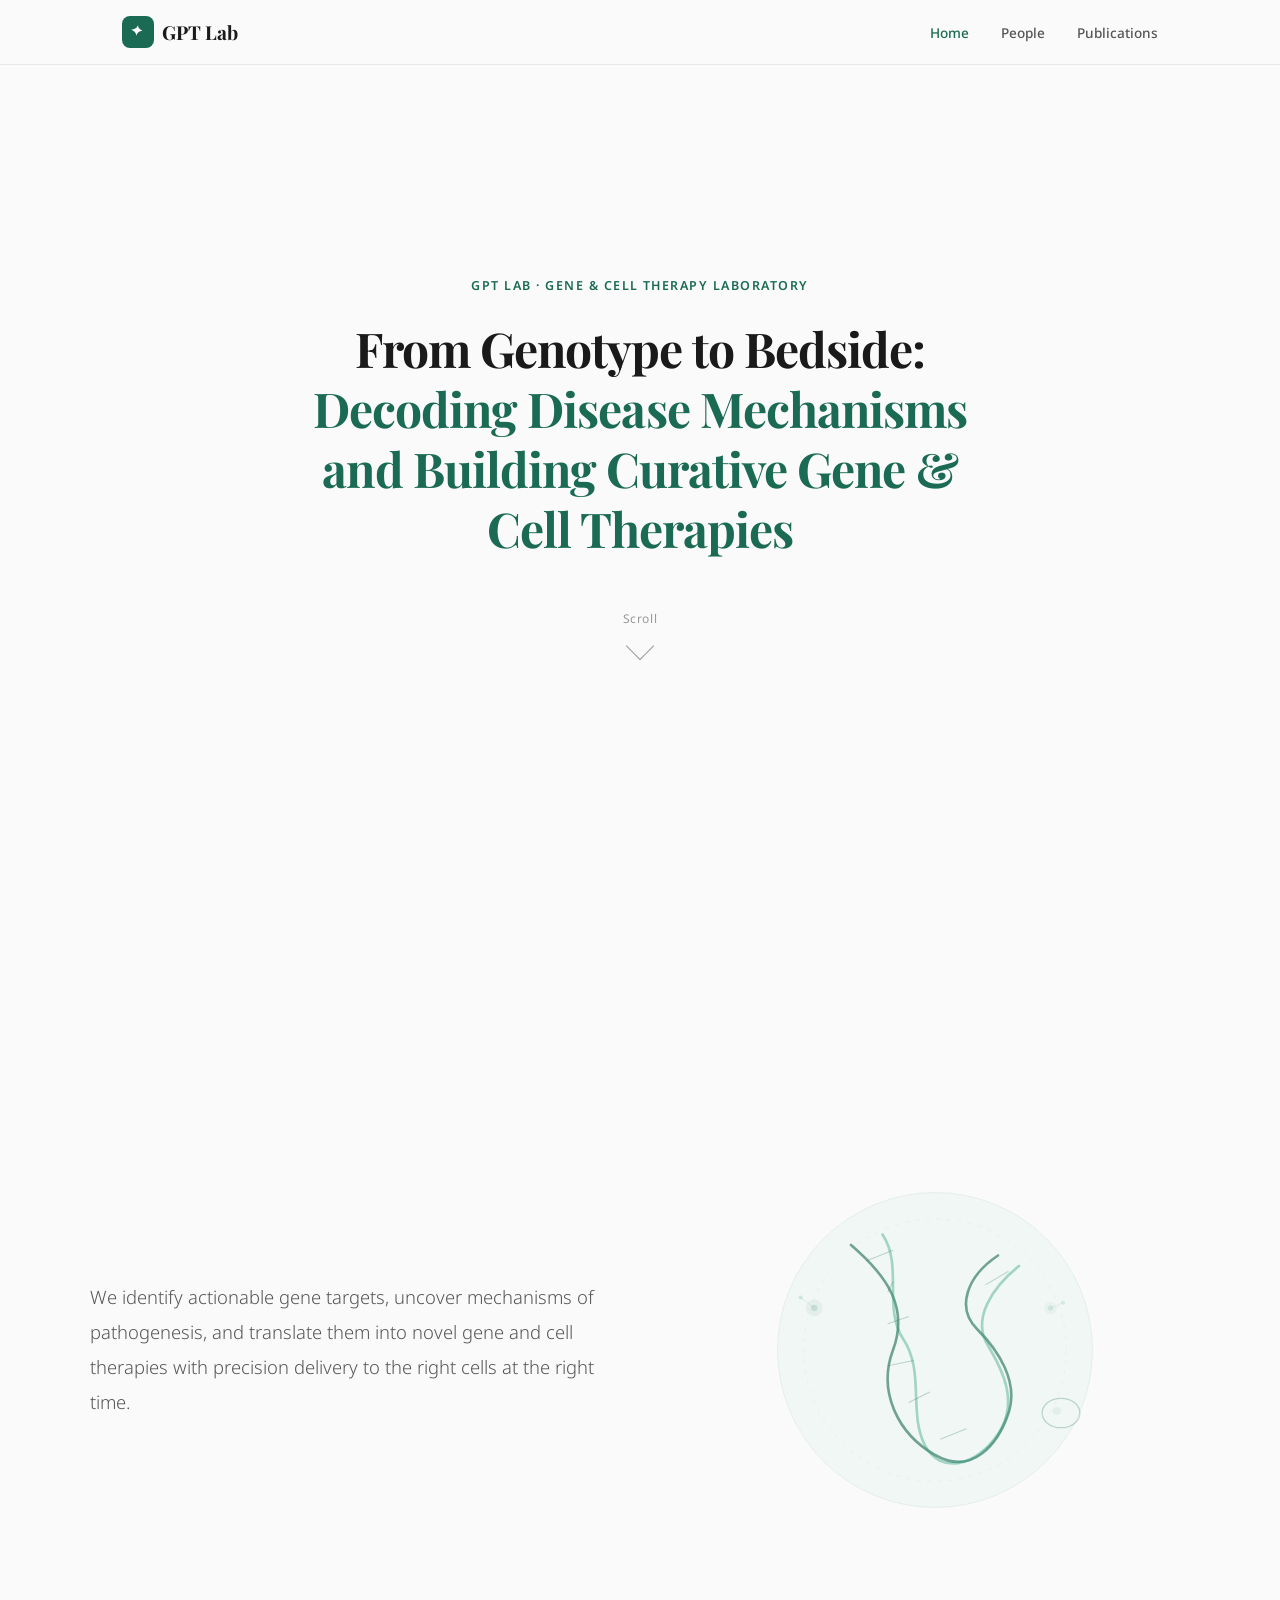
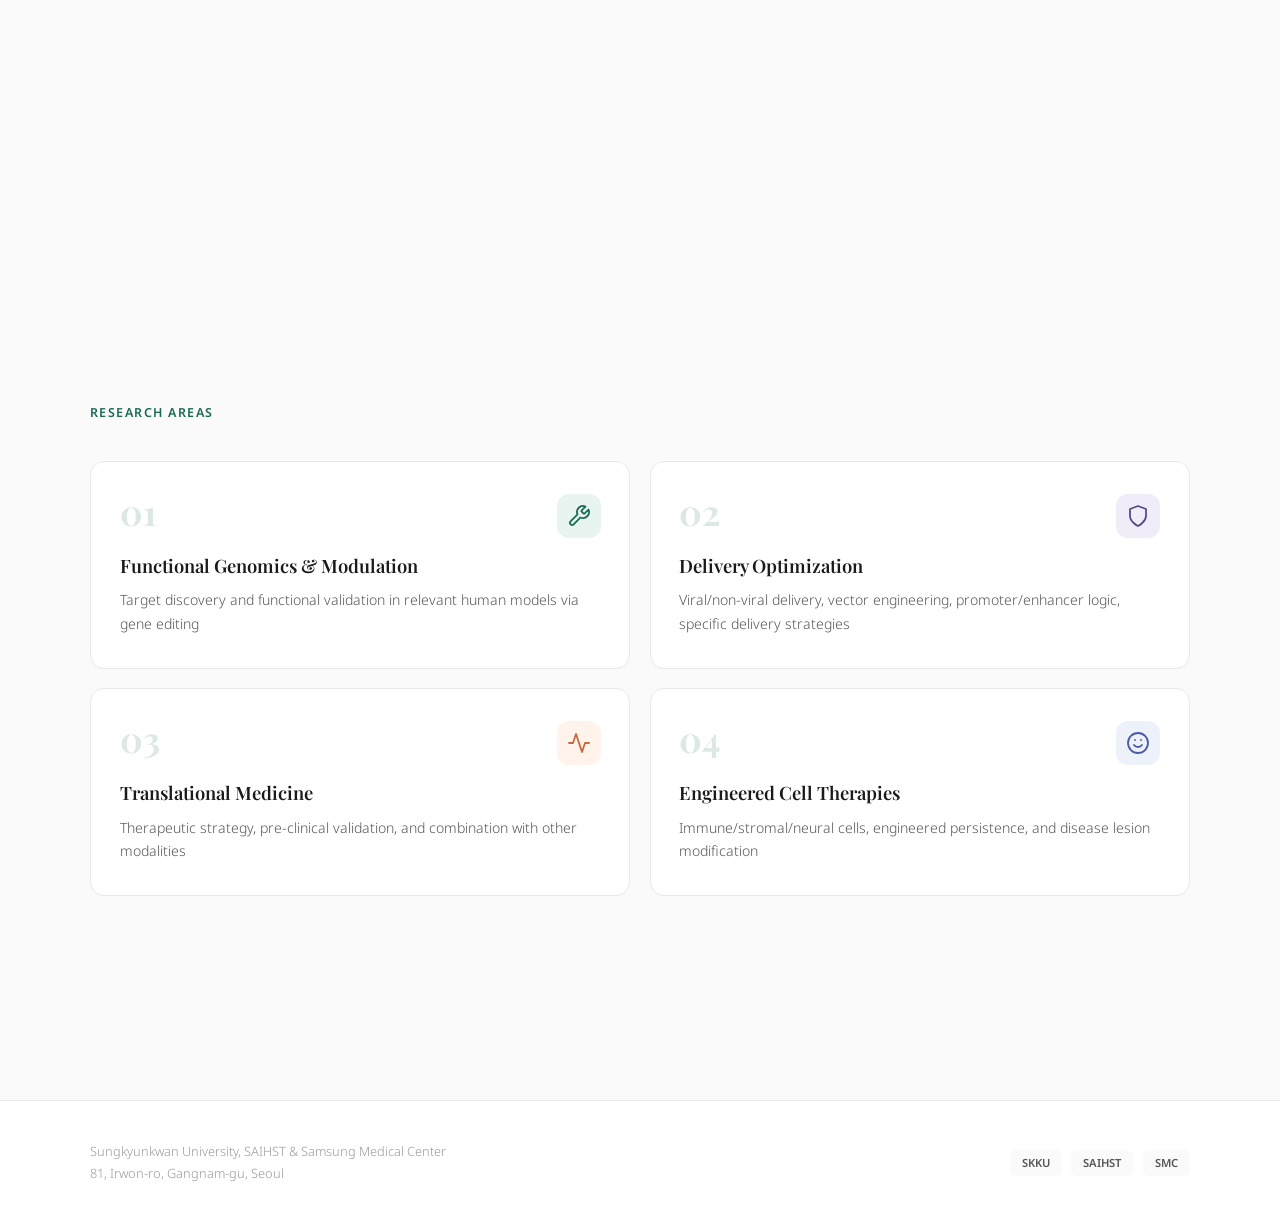
==== index.html @ 7741c90c "Add files via upload" ====
<!DOCTYPE html>
<html lang="en">
<head>
  <meta charset="UTF-8">
  <meta name="viewport" content="width=device-width, initial-scale=1.0">
  <title>GPT Lab</title>
  <link rel="preconnect" href="https://fonts.googleapis.com">
  <link href="https://fonts.googleapis.com/css2?family=Playfair+Display:wght@500;600;700&family=Noto+Sans:wght@300;400;500;600;700&display=swap" rel="stylesheet">
  <style>
    :root {
      --bg: #FAFAFA;
      --white: #FFFFFF;
      --fg: #1A1A1A;
      --fg-sub: #555555;
      --fg-light: #999999;
      --accent: #1B6B54;
      --accent-light: #E8F4EF;
      --accent-dark: #0F4D3A;
      --border: #E8E8E8;
      --serif: 'Playfair Display', Georgia, serif;
      --sans: 'Noto Sans', -apple-system, sans-serif;
    }
    * { margin:0; padding:0; box-sizing:border-box; }
    html { scroll-behavior:smooth; }
    body { font-family:var(--sans); background:var(--bg); color:var(--fg); -webkit-font-smoothing:antialiased; }

    /* ── Nav ── */
    nav { position:fixed; top:0; width:100%; z-index:1000; background:rgba(250,250,250,0.92); backdrop-filter:blur(16px); -webkit-backdrop-filter:blur(16px); border-bottom:1px solid var(--border); }
    .nav-inner { max-width:1100px; margin:0 auto; padding:0 2rem; height:64px; display:flex; align-items:center; justify-content:space-between; }
    .nav-logo { display:flex; align-items:center; gap:0.5rem; text-decoration:none; }
    .nav-logo-mark { width:32px; height:32px; background:var(--accent); border-radius:8px; display:flex; align-items:center; justify-content:center; }
    .nav-logo-mark svg { width:18px; height:18px; }
    .nav-logo-text { font-family:var(--serif); font-size:1.2rem; font-weight:700; color:var(--fg); }
    .nav-links { display:flex; align-items:center; gap:2rem; list-style:none; }
    .nav-links a { font-size:0.85rem; font-weight:500; color:var(--fg-sub); text-decoration:none; transition:color 0.2s; }
    .nav-links a:hover, .nav-links a.active { color:var(--accent); }

    /* ── Hero (viewport) ── */
    .hero { min-height:100vh; display:flex; align-items:center; justify-content:center; text-align:center; padding:6rem 2rem 4rem; }
    .hero-inner { max-width:700px; }
    .hero-label { font-size:0.78rem; font-weight:600; letter-spacing:0.12em; text-transform:uppercase; color:var(--accent); margin-bottom:1.5rem; opacity:0; animation:fadeUp .7s ease .2s forwards; }
    .hero h1 { font-family:var(--serif); font-size:clamp(2rem,4.5vw,3rem); font-weight:700; line-height:1.25; color:var(--fg); letter-spacing:-0.02em; opacity:0; animation:fadeUp .7s ease .4s forwards; }
    .hero h1 em { font-style:normal; color:var(--accent); }
    .hero-scroll { margin-top:3rem; opacity:0; animation:fadeUp .7s ease .8s forwards; }
    .hero-scroll span { font-size:0.75rem; color:var(--fg-light); letter-spacing:0.05em; }
    .hero-scroll .arrow { display:block; margin:0.5rem auto 0; width:20px; height:20px; border-right:1.5px solid var(--fg-light); border-bottom:1.5px solid var(--fg-light); transform:rotate(45deg); animation:bounce 2s infinite; }

    @keyframes bounce { 0%,100%{ transform:translateY(0) rotate(45deg); } 50%{ transform:translateY(6px) rotate(45deg); } }

    /* ── Description section (viewport) ── */
    .desc { min-height:100vh; display:flex; align-items:center; padding:4rem 2rem; }
    .desc-inner { max-width:1100px; margin:0 auto; display:grid; grid-template-columns:1fr 1fr; gap:5rem; align-items:center; }
    .desc-text p { font-size:1.15rem; font-weight:300; color:var(--fg-sub); line-height:1.9; }
    .desc-visual { display:flex; align-items:center; justify-content:center; }
    .desc-visual svg { width:100%; max-width:420px; }

    /* ── Research (viewport) ── */
    .research { min-height:100vh; display:flex; flex-direction:column; justify-content:center; padding:4rem 2rem; }
    .research-inner { max-width:1100px; margin:0 auto; width:100%; }
    .section-label { font-size:0.78rem; font-weight:600; letter-spacing:0.12em; text-transform:uppercase; color:var(--accent); margin-bottom:2.5rem; }
    .research-grid { display:grid; grid-template-columns:repeat(2,1fr); gap:1.2rem; }
    .r-card { background:var(--white); border:1px solid var(--border); border-radius:14px; padding:2rem 1.8rem; transition:transform .25s, box-shadow .25s; position:relative; overflow:hidden; }
    .r-card:hover { transform:translateY(-4px); box-shadow:0 12px 36px rgba(0,0,0,0.06); }
    .r-card-top { display:flex; align-items:flex-start; justify-content:space-between; margin-bottom:1rem; }
    .r-card-num { font-family:var(--serif); font-size:2.2rem; font-weight:700; color:var(--accent); opacity:0.15; line-height:1; }
    .r-card-icon { width:44px; height:44px; border-radius:12px; display:flex; align-items:center; justify-content:center; }
    .r-card-icon svg { width:24px; height:24px; }
    .r-card h3 { font-family:var(--serif); font-size:1.15rem; font-weight:600; color:var(--fg); margin-bottom:0.6rem; line-height:1.35; }
    .r-card p { font-size:0.88rem; font-weight:300; color:var(--fg-sub); line-height:1.7; }
    .icon-green { background:var(--accent-light); }
    .icon-purple { background:#F0ECF8; }
    .icon-orange { background:#FFF3EC; }
    .icon-blue { background:#ECF1FA; }

    /* ── Footer ── */
    footer { border-top:1px solid var(--border); background:var(--white); padding:2.5rem 2rem; }
    .footer-inner { max-width:1100px; margin:0 auto; display:flex; justify-content:space-between; align-items:center; }
    .footer-info p { font-size:0.8rem; color:var(--fg-light); font-weight:300; line-height:1.7; }
    .footer-info a { color:var(--accent); text-decoration:none; }
    .footer-logos { display:flex; gap:0.6rem; }
    .footer-badge { font-size:0.7rem; font-weight:600; color:var(--fg-sub); background:var(--bg); padding:0.35rem 0.75rem; border-radius:6px; }

    /* ── Animations ── */
    @keyframes fadeUp { from{opacity:0;transform:translateY(24px)} to{opacity:1;transform:translateY(0)} }
    .reveal { opacity:0; transform:translateY(28px); transition:opacity .7s ease, transform .7s ease; }
    .reveal.visible { opacity:1; transform:translateY(0); }

    /* float for SVG */
    @keyframes float { 0%,100%{transform:translateY(0)} 50%{transform:translateY(-6px)} }
    .fl { animation:float 5s ease-in-out infinite; }
    .fl-d1 { animation:float 5s ease-in-out .8s infinite; }
    .fl-d2 { animation:float 5s ease-in-out 1.6s infinite; }

    /* ── Responsive ── */
    @media(max-width:800px){
      .desc-inner { grid-template-columns:1fr; gap:3rem; text-align:center; }
      .desc-visual { order:-1; }
      .desc-visual svg { max-width:280px; }
      .research-grid { grid-template-columns:1fr; }
      .hero h1 { font-size:1.8rem; }
      .footer-inner { flex-direction:column; gap:1rem; text-align:center; }
    }
    @media(max-width:600px){
      .nav-links { gap:1.2rem; }
      .nav-links a { font-size:0.78rem; }
    }
  </style>
</head>
<body>

  <nav>
    <div class="nav-inner">
      <a href="index.html" class="nav-logo">
        <div class="nav-logo-mark"><svg viewBox="0 0 24 24" fill="none"><path d="M12 3C10.5 7 7 8.5 3 9c4 1.5 6.5 4 7 8 .5-4 3.5-6 8-7-4.5-1.5-6-4.5-6-7z" fill="white"/></svg></div>
        <span class="nav-logo-text">GPT Lab</span>
      </a>
      <ul class="nav-links">
        <li><a href="index.html" class="active">Home</a></li>
        <li><a href="people.html">People</a></li>
        <li><a href="publications.html">Publications</a></li>
      </ul>
    </div>
  </nav>

  <!-- ━━ HERO ━━ -->
  <section class="hero">
    <div class="hero-inner">
      <div class="hero-label">GPT Lab · Gene &amp; Cell Therapy Laboratory</div>
      <h1>From Genotype to Bedside:<br><em>Decoding Disease Mechanisms and Building Curative Gene &amp; Cell Therapies</em></h1>
      <div class="hero-scroll">
        <span>Scroll</span>
        <div class="arrow"></div>
      </div>
    </div>
  </section>

  <!-- ━━ DESCRIPTION ━━ -->
  <section class="desc reveal">
    <div class="desc-inner">
      <div class="desc-text">
        <p>We identify actionable gene targets, uncover mechanisms of pathogenesis, and translate them into novel gene and cell therapies with precision delivery to the right cells at the right time.</p>
      </div>
      <div class="desc-visual">
        <svg viewBox="0 0 400 360" fill="none" xmlns="http://www.w3.org/2000/svg">
          <circle cx="200" cy="180" r="150" fill="#F0F7F4"/>
          <circle cx="200" cy="180" r="150" stroke="#1B6B54" stroke-width="0.5" opacity="0.15"/>
          <circle cx="200" cy="180" r="125" stroke="#1B6B54" stroke-width="0.3" stroke-dasharray="4 6" opacity="0.15"/>
          <g class="fl">
            <path d="M120,80 C155,110 175,140 160,180 C145,220 165,260 200,280 C235,300 260,270 270,240 C280,210 260,180 240,160 C220,140 230,110 260,90" stroke="#1B6B54" stroke-width="2.5" fill="none" stroke-linecap="round" opacity="0.6"/>
            <path d="M150,70 C170,100 150,140 170,170 C190,200 175,240 190,270 C205,300 240,290 260,260 C280,230 265,200 250,175 C235,150 255,120 280,100" stroke="#2E9E7E" stroke-width="2.5" fill="none" stroke-linecap="round" opacity="0.4"/>
            <line x1="135" y1="95" x2="160" y2="85" stroke="#1B6B54" stroke-width="1" opacity="0.25"/>
            <line x1="155" y1="125" x2="160" y2="115" stroke="#1B6B54" stroke-width="1" opacity="0.25"/>
            <line x1="155" y1="155" x2="175" y2="148" stroke="#1B6B54" stroke-width="1" opacity="0.25"/>
            <line x1="155" y1="195" x2="180" y2="190" stroke="#1B6B54" stroke-width="1" opacity="0.25"/>
            <line x1="175" y1="230" x2="195" y2="220" stroke="#1B6B54" stroke-width="1" opacity="0.25"/>
            <line x1="205" y1="265" x2="230" y2="255" stroke="#1B6B54" stroke-width="1" opacity="0.25"/>
            <line x1="248" y1="118" x2="270" y2="105" stroke="#1B6B54" stroke-width="1" opacity="0.25"/>
          </g>
          <g class="fl-d1" opacity="0.45">
            <circle cx="85" cy="140" r="8" fill="#1B6B54" opacity="0.12"/>
            <circle cx="85" cy="140" r="3" fill="#1B6B54" opacity="0.35"/>
            <circle cx="72" cy="130" r="2" fill="#2E9E7E" opacity="0.4"/>
            <line x1="85" y1="140" x2="72" y2="130" stroke="#1B6B54" stroke-width="0.8" opacity="0.25"/>
          </g>
          <g class="fl-d2" opacity="0.4">
            <circle cx="310" cy="140" r="6" fill="#1B6B54" opacity="0.1"/>
            <circle cx="310" cy="140" r="2.5" fill="#1B6B54" opacity="0.3"/>
            <circle cx="322" cy="135" r="2" fill="#2E9E7E" opacity="0.35"/>
            <line x1="310" y1="140" x2="322" y2="135" stroke="#1B6B54" stroke-width="0.8" opacity="0.2"/>
          </g>
          <g class="fl" opacity="0.25">
            <ellipse cx="320" cy="240" rx="18" ry="14" fill="none" stroke="#1B6B54" stroke-width="1.2"/>
            <circle cx="316" cy="238" r="4" fill="#1B6B54" opacity="0.25"/>
          </g>
        </svg>
      </div>
    </div>
  </section>

  <!-- ━━ RESEARCH AREAS ━━ -->
  <section class="research reveal">
    <div class="research-inner">
      <div class="section-label">Research Areas</div>
      <div class="research-grid">

        <div class="r-card">
          <div class="r-card-top">
            <span class="r-card-num">01</span>
            <div class="r-card-icon icon-green">
              <svg viewBox="0 0 24 24" fill="none" stroke="#1B6B54" stroke-width="1.8" stroke-linecap="round" stroke-linejoin="round"><path d="M14.7 6.3a1 1 0 000 1.4l1.6 1.6a1 1 0 001.4 0l3.77-3.77a6 6 0 01-7.94 7.94l-6.91 6.91a2.12 2.12 0 01-3-3l6.91-6.91a6 6 0 017.94-7.94l-3.76 3.76z"/></svg>
            </div>
          </div>
          <h3>Functional Genomics &amp; Modulation</h3>
          <p>Target discovery and functional validation in relevant human models via gene editing</p>
        </div>

        <div class="r-card">
          <div class="r-card-top">
            <span class="r-card-num">02</span>
            <div class="r-card-icon icon-purple">
              <svg viewBox="0 0 24 24" fill="none" stroke="#5B4A8A" stroke-width="1.8" stroke-linecap="round" stroke-linejoin="round"><path d="M12 22s8-4 8-10V5l-8-3-8 3v7c0 6 8 10 8 10z"/></svg>
            </div>
          </div>
          <h3>Delivery Optimization</h3>
          <p>Viral/non-viral delivery, vector engineering, promoter/enhancer logic, specific delivery strategies</p>
        </div>

        <div class="r-card">
          <div class="r-card-top">
            <span class="r-card-num">03</span>
            <div class="r-card-icon icon-orange">
              <svg viewBox="0 0 24 24" fill="none" stroke="#C7693D" stroke-width="1.8" stroke-linecap="round" stroke-linejoin="round"><path d="M22 12h-4l-3 9L9 3l-3 9H2"/></svg>
            </div>
          </div>
          <h3>Translational Medicine</h3>
          <p>Therapeutic strategy, pre-clinical validation, and combination with other modalities</p>
        </div>

        <div class="r-card">
          <div class="r-card-top">
            <span class="r-card-num">04</span>
            <div class="r-card-icon icon-blue">
              <svg viewBox="0 0 24 24" fill="none" stroke="#4A5BA8" stroke-width="1.8" stroke-linecap="round" stroke-linejoin="round"><circle cx="12" cy="12" r="10"/><path d="M8 14s1.5 2 4 2 4-2 4-2"/><line x1="9" y1="9" x2="9.01" y2="9"/><line x1="15" y1="9" x2="15.01" y2="9"/></svg>
            </div>
          </div>
          <h3>Engineered Cell Therapies</h3>
          <p>Immune/stromal/neural cells, engineered persistence, and disease lesion modification</p>
        </div>

      </div>
    </div>
  </section>

  <footer>
    <div class="footer-inner">
      <div class="footer-info">
        <p>Sungkyunkwan University, SAIHST &amp; Samsung Medical Center<br>81, Irwon-ro, Gangnam-gu, Seoul</p>
      </div>
      <div class="footer-logos">
        <span class="footer-badge">SKKU</span>
        <span class="footer-badge">SAIHST</span>
        <span class="footer-badge">SMC</span>
      </div>
    </div>
  </footer>

  <script>
    const obs = new IntersectionObserver(es => es.forEach(e => { if(e.isIntersecting) e.target.classList.add('visible'); }), {threshold:0.12});
    document.querySelectorAll('.reveal').forEach(el => obs.observe(el));
  </script>
</body>
</html>
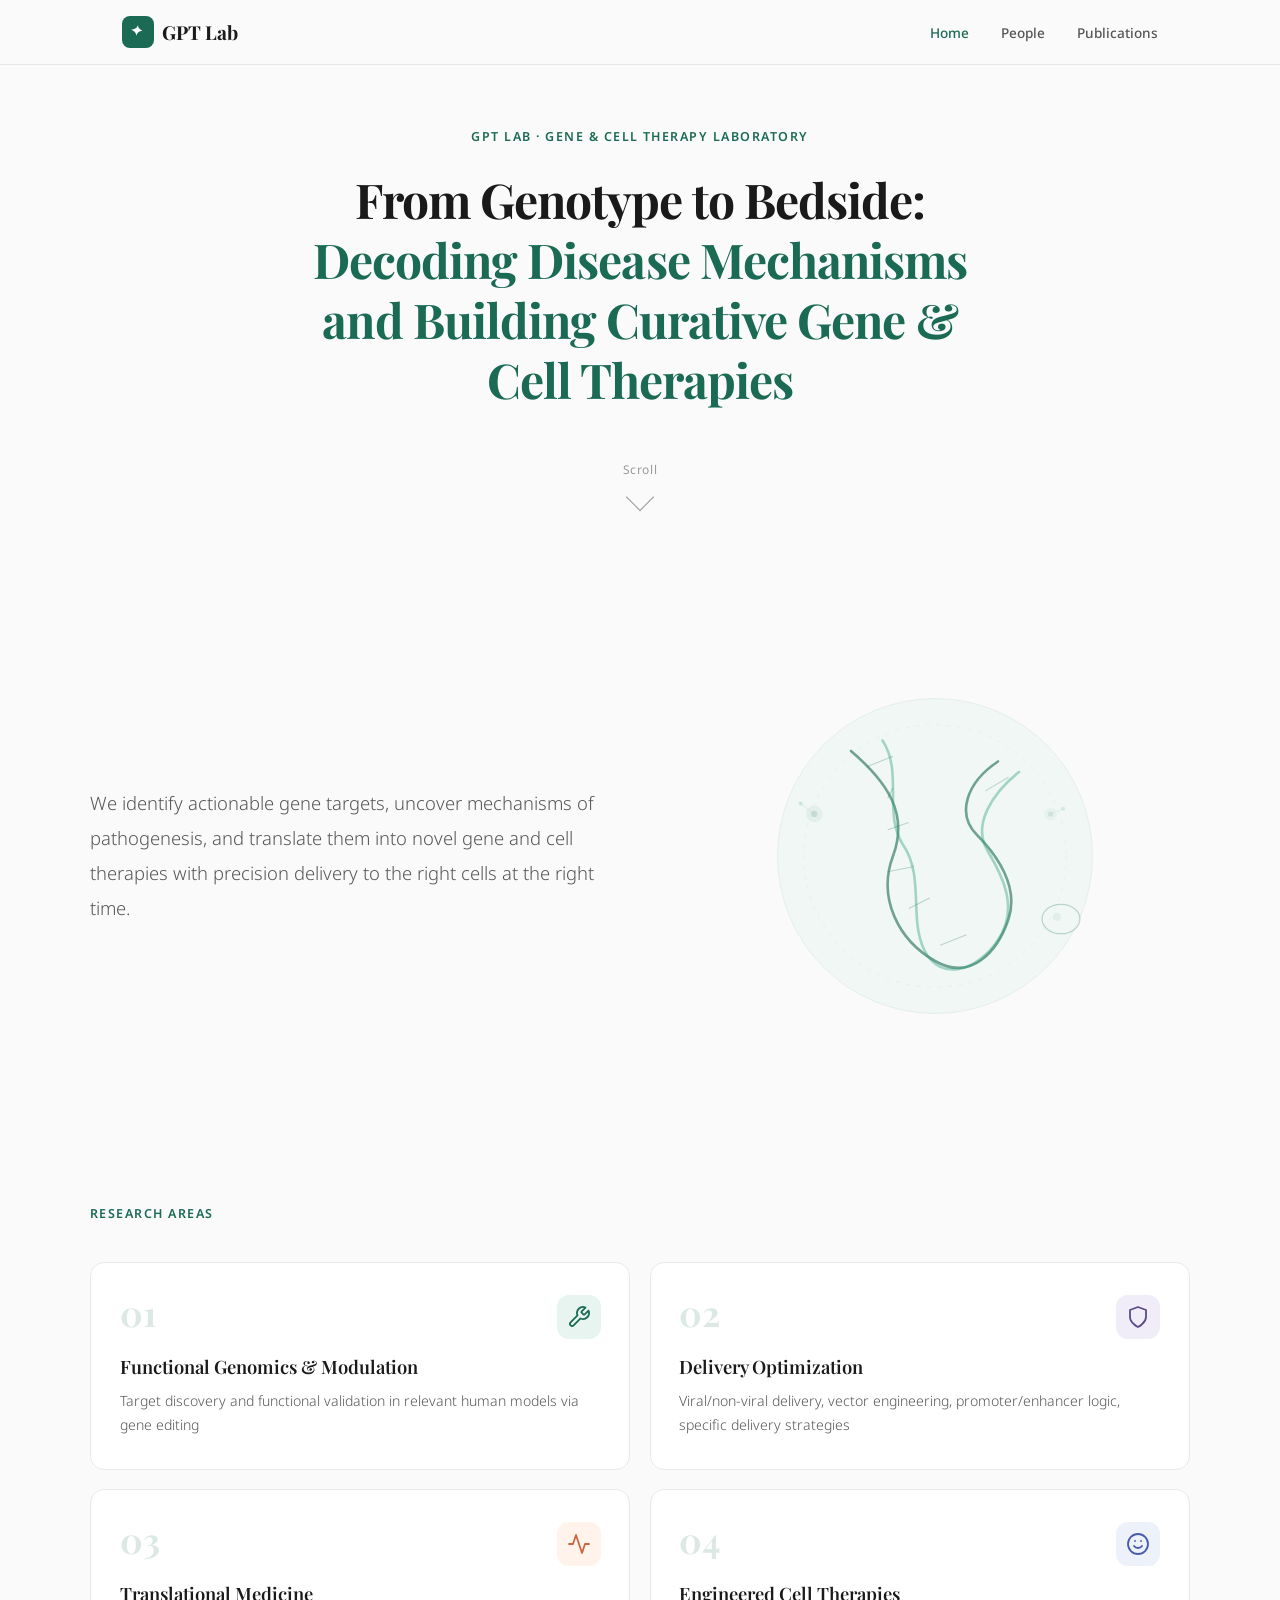
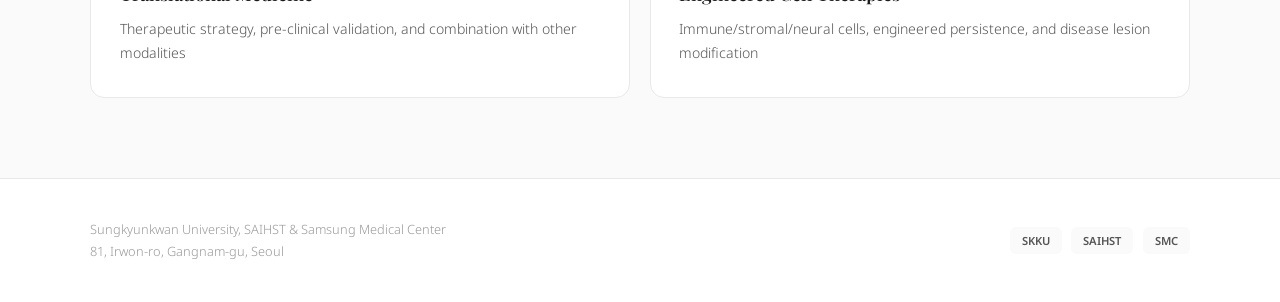
==== commit f5793bdb: "Remove min-height from sections for compact layout Co-Authored-By: Claude Opus 4.5 <noreply@anthropi" ====
--- a/index.html
+++ b/index.html
@@ -35,8 +35,8 @@
     .nav-links a { font-size:0.85rem; font-weight:500; color:var(--fg-sub); text-decoration:none; transition:color 0.2s; }
     .nav-links a:hover, .nav-links a.active { color:var(--accent); }
 
-    /* ── Hero (viewport) ── */
-    .hero { min-height:100vh; display:flex; align-items:center; justify-content:center; text-align:center; padding:6rem 2rem 4rem; }
+    /* ── Hero ── */
+    .hero { display:flex; align-items:center; justify-content:center; text-align:center; padding:8rem 2rem 5rem; }
     .hero-inner { max-width:700px; }
     .hero-label { font-size:0.78rem; font-weight:600; letter-spacing:0.12em; text-transform:uppercase; color:var(--accent); margin-bottom:1.5rem; opacity:0; animation:fadeUp .7s ease .2s forwards; }
     .hero h1 { font-family:var(--serif); font-size:clamp(2rem,4.5vw,3rem); font-weight:700; line-height:1.25; color:var(--fg); letter-spacing:-0.02em; opacity:0; animation:fadeUp .7s ease .4s forwards; }
@@ -47,15 +47,15 @@
 
     @keyframes bounce { 0%,100%{ transform:translateY(0) rotate(45deg); } 50%{ transform:translateY(6px) rotate(45deg); } }
 
-    /* ── Description section (viewport) ── */
-    .desc { min-height:100vh; display:flex; align-items:center; padding:4rem 2rem; }
+    /* ── Description section ── */
+    .desc { display:flex; align-items:center; padding:5rem 2rem; }
     .desc-inner { max-width:1100px; margin:0 auto; display:grid; grid-template-columns:1fr 1fr; gap:5rem; align-items:center; }
     .desc-text p { font-size:1.15rem; font-weight:300; color:var(--fg-sub); line-height:1.9; }
     .desc-visual { display:flex; align-items:center; justify-content:center; }
     .desc-visual svg { width:100%; max-width:420px; }
 
-    /* ── Research (viewport) ── */
-    .research { min-height:100vh; display:flex; flex-direction:column; justify-content:center; padding:4rem 2rem; }
+    /* ── Research ── */
+    .research { display:flex; flex-direction:column; justify-content:center; padding:5rem 2rem; }
     .research-inner { max-width:1100px; margin:0 auto; width:100%; }
     .section-label { font-size:0.78rem; font-weight:600; letter-spacing:0.12em; text-transform:uppercase; color:var(--accent); margin-bottom:2.5rem; }
     .research-grid { display:grid; grid-template-columns:repeat(2,1fr); gap:1.2rem; }
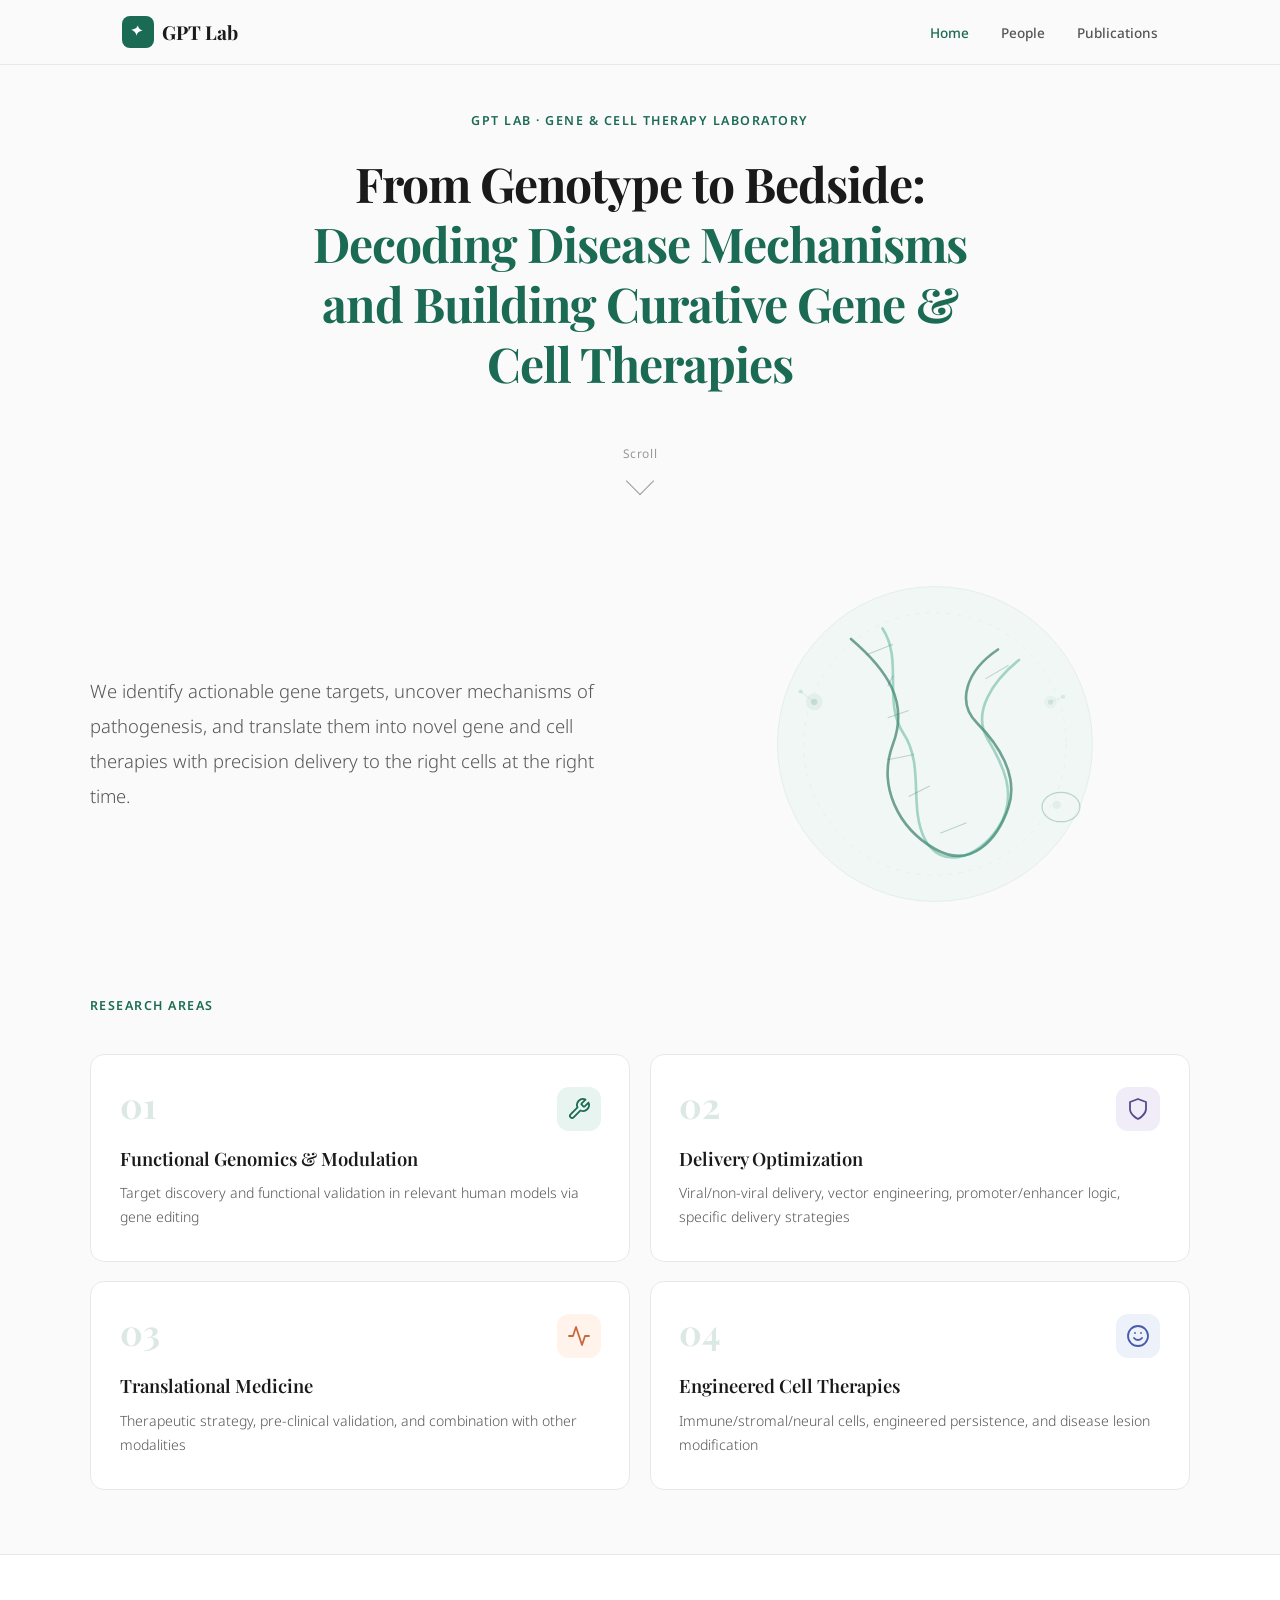
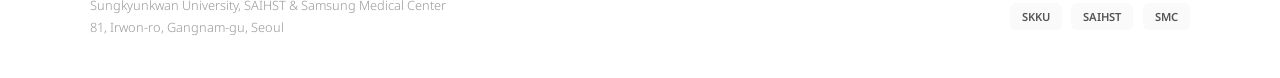
==== commit 136fc406: "Reduce whitespace between sections Co-Authored-By: Claude Opus 4.5 <noreply@anthropic.com>" ====
--- a/index.html
+++ b/index.html
@@ -36,7 +36,7 @@
     .nav-links a:hover, .nav-links a.active { color:var(--accent); }
 
     /* ── Hero ── */
-    .hero { display:flex; align-items:center; justify-content:center; text-align:center; padding:8rem 2rem 5rem; }
+    .hero { display:flex; align-items:center; justify-content:center; text-align:center; padding:7rem 2rem 2rem; }
     .hero-inner { max-width:700px; }
     .hero-label { font-size:0.78rem; font-weight:600; letter-spacing:0.12em; text-transform:uppercase; color:var(--accent); margin-bottom:1.5rem; opacity:0; animation:fadeUp .7s ease .2s forwards; }
     .hero h1 { font-family:var(--serif); font-size:clamp(2rem,4.5vw,3rem); font-weight:700; line-height:1.25; color:var(--fg); letter-spacing:-0.02em; opacity:0; animation:fadeUp .7s ease .4s forwards; }
@@ -48,14 +48,14 @@
     @keyframes bounce { 0%,100%{ transform:translateY(0) rotate(45deg); } 50%{ transform:translateY(6px) rotate(45deg); } }
 
     /* ── Description section ── */
-    .desc { display:flex; align-items:center; padding:5rem 2rem; }
+    .desc { display:flex; align-items:center; padding:2rem 2rem; }
     .desc-inner { max-width:1100px; margin:0 auto; display:grid; grid-template-columns:1fr 1fr; gap:5rem; align-items:center; }
     .desc-text p { font-size:1.15rem; font-weight:300; color:var(--fg-sub); line-height:1.9; }
     .desc-visual { display:flex; align-items:center; justify-content:center; }
     .desc-visual svg { width:100%; max-width:420px; }
 
     /* ── Research ── */
-    .research { display:flex; flex-direction:column; justify-content:center; padding:5rem 2rem; }
+    .research { display:flex; flex-direction:column; justify-content:center; padding:2rem 2rem 4rem; }
     .research-inner { max-width:1100px; margin:0 auto; width:100%; }
     .section-label { font-size:0.78rem; font-weight:600; letter-spacing:0.12em; text-transform:uppercase; color:var(--accent); margin-bottom:2.5rem; }
     .research-grid { display:grid; grid-template-columns:repeat(2,1fr); gap:1.2rem; }
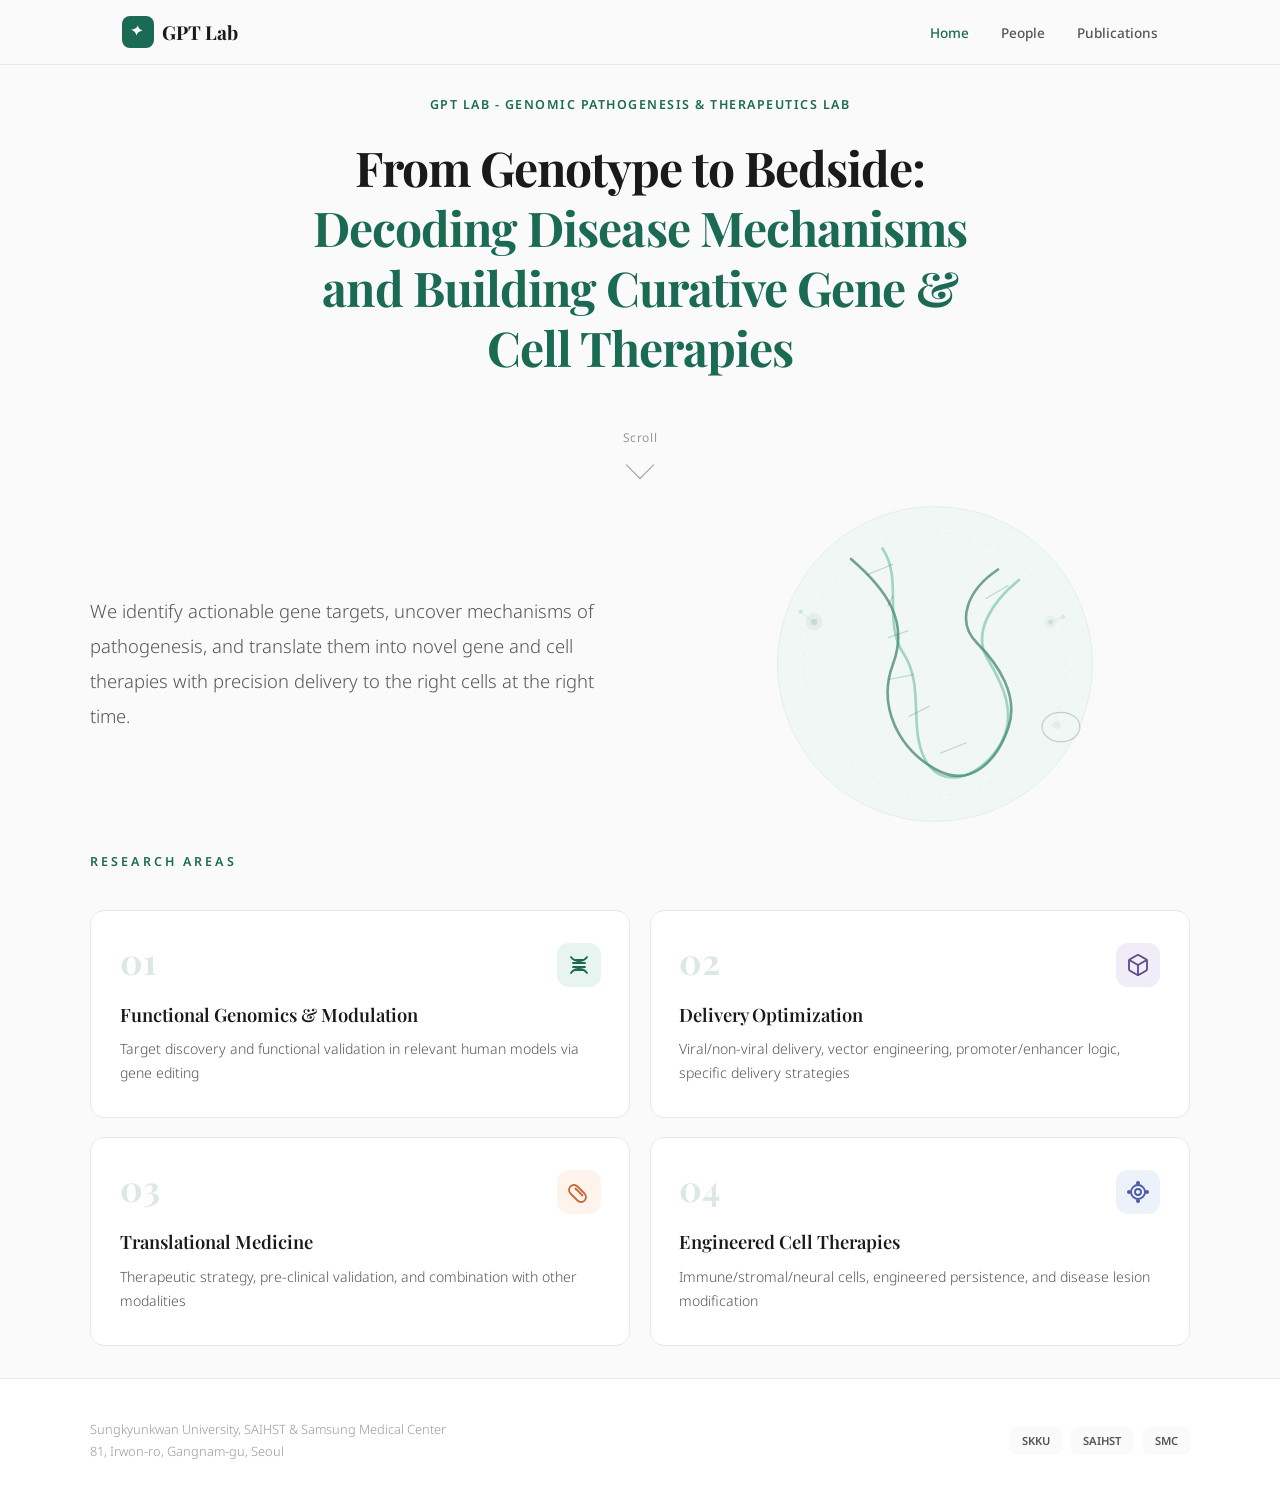
==== commit 6d78a11a: "Update hero label and research area icons - Change lab description to "Genomic Pathogenesis & Therap" ====
--- a/index.html
+++ b/index.html
@@ -36,7 +36,7 @@
     .nav-links a:hover, .nav-links a.active { color:var(--accent); }
 
     /* ── Hero ── */
-    .hero { display:flex; align-items:center; justify-content:center; text-align:center; padding:7rem 2rem 2rem; }
+    .hero { display:flex; align-items:center; justify-content:center; text-align:center; padding:6rem 2rem 0; }
     .hero-inner { max-width:700px; }
     .hero-label { font-size:0.78rem; font-weight:600; letter-spacing:0.12em; text-transform:uppercase; color:var(--accent); margin-bottom:1.5rem; opacity:0; animation:fadeUp .7s ease .2s forwards; }
     .hero h1 { font-family:var(--serif); font-size:clamp(2rem,4.5vw,3rem); font-weight:700; line-height:1.25; color:var(--fg); letter-spacing:-0.02em; opacity:0; animation:fadeUp .7s ease .4s forwards; }
@@ -48,16 +48,16 @@
     @keyframes bounce { 0%,100%{ transform:translateY(0) rotate(45deg); } 50%{ transform:translateY(6px) rotate(45deg); } }
 
     /* ── Description section ── */
-    .desc { display:flex; align-items:center; padding:2rem 2rem; }
+    .desc { display:flex; align-items:center; padding:0 2rem; }
     .desc-inner { max-width:1100px; margin:0 auto; display:grid; grid-template-columns:1fr 1fr; gap:5rem; align-items:center; }
     .desc-text p { font-size:1.15rem; font-weight:300; color:var(--fg-sub); line-height:1.9; }
     .desc-visual { display:flex; align-items:center; justify-content:center; }
     .desc-visual svg { width:100%; max-width:420px; }
 
     /* ── Research ── */
-    .research { display:flex; flex-direction:column; justify-content:center; padding:2rem 2rem 4rem; }
+    .research { display:flex; flex-direction:column; justify-content:center; padding:0 2rem 2rem; }
     .research-inner { max-width:1100px; margin:0 auto; width:100%; }
-    .section-label { font-size:0.78rem; font-weight:600; letter-spacing:0.12em; text-transform:uppercase; color:var(--accent); margin-bottom:2.5rem; }
+    .section-label { font-size:0.78rem; font-weight:600; letter-spacing:0.25em; text-transform:uppercase; color:var(--accent); margin-bottom:2.5rem; }
     .research-grid { display:grid; grid-template-columns:repeat(2,1fr); gap:1.2rem; }
     .r-card { background:var(--white); border:1px solid var(--border); border-radius:14px; padding:2rem 1.8rem; transition:transform .25s, box-shadow .25s; position:relative; overflow:hidden; }
     .r-card:hover { transform:translateY(-4px); box-shadow:0 12px 36px rgba(0,0,0,0.06); }
@@ -125,7 +125,7 @@
   <!-- ━━ HERO ━━ -->
   <section class="hero">
     <div class="hero-inner">
-      <div class="hero-label">GPT Lab · Gene &amp; Cell Therapy Laboratory</div>
+      <div class="hero-label">GPT Lab - Genomic Pathogenesis &amp; Therapeutics Lab</div>
       <h1>From Genotype to Bedside:<br><em>Decoding Disease Mechanisms and Building Curative Gene &amp; Cell Therapies</em></h1>
       <div class="hero-scroll">
         <span>Scroll</span>
@@ -187,7 +187,14 @@
           <div class="r-card-top">
             <span class="r-card-num">01</span>
             <div class="r-card-icon icon-green">
-              <svg viewBox="0 0 24 24" fill="none" stroke="#1B6B54" stroke-width="1.8" stroke-linecap="round" stroke-linejoin="round"><path d="M14.7 6.3a1 1 0 000 1.4l1.6 1.6a1 1 0 001.4 0l3.77-3.77a6 6 0 01-7.94 7.94l-6.91 6.91a2.12 2.12 0 01-3-3l6.91-6.91a6 6 0 017.94-7.94l-3.76 3.76z"/></svg>
+              <svg viewBox="0 0 24 24" fill="none" stroke="#1B6B54" stroke-width="1.8" stroke-linecap="round" stroke-linejoin="round">
+                <path d="M4 4c2 3 6 4 8 4s6-1 8-4"/>
+                <path d="M4 20c2-3 6-4 8-4s6 1 8 4"/>
+                <line x1="8" y1="7" x2="16" y2="7"/>
+                <line x1="6" y1="10" x2="18" y2="10"/>
+                <line x1="6" y1="14" x2="18" y2="14"/>
+                <line x1="8" y1="17" x2="16" y2="17"/>
+              </svg>
             </div>
           </div>
           <h3>Functional Genomics &amp; Modulation</h3>
@@ -198,7 +205,11 @@
           <div class="r-card-top">
             <span class="r-card-num">02</span>
             <div class="r-card-icon icon-purple">
-              <svg viewBox="0 0 24 24" fill="none" stroke="#5B4A8A" stroke-width="1.8" stroke-linecap="round" stroke-linejoin="round"><path d="M12 22s8-4 8-10V5l-8-3-8 3v7c0 6 8 10 8 10z"/></svg>
+              <svg viewBox="0 0 24 24" fill="none" stroke="#5B4A8A" stroke-width="1.8" stroke-linecap="round" stroke-linejoin="round">
+                <path d="M21 8a2 2 0 00-1-1.73l-7-4a2 2 0 00-2 0l-7 4A2 2 0 003 8v8a2 2 0 001 1.73l7 4a2 2 0 002 0l7-4A2 2 0 0021 16V8z"/>
+                <path d="M3.29 7L12 12l8.71-5"/>
+                <path d="M12 22V12"/>
+              </svg>
             </div>
           </div>
           <h3>Delivery Optimization</h3>
@@ -209,7 +220,10 @@
           <div class="r-card-top">
             <span class="r-card-num">03</span>
             <div class="r-card-icon icon-orange">
-              <svg viewBox="0 0 24 24" fill="none" stroke="#C7693D" stroke-width="1.8" stroke-linecap="round" stroke-linejoin="round"><path d="M22 12h-4l-3 9L9 3l-3 9H2"/></svg>
+              <svg viewBox="0 0 24 24" fill="none" stroke="#C7693D" stroke-width="1.8" stroke-linecap="round" stroke-linejoin="round">
+                <path d="M10.5 20.5l-7-7a4.95 4.95 0 117-7l7 7a4.95 4.95 0 11-7 7z"/>
+                <line x1="8.5" y1="8.5" x2="15.5" y2="15.5"/>
+              </svg>
             </div>
           </div>
           <h3>Translational Medicine</h3>
@@ -220,7 +234,14 @@
           <div class="r-card-top">
             <span class="r-card-num">04</span>
             <div class="r-card-icon icon-blue">
-              <svg viewBox="0 0 24 24" fill="none" stroke="#4A5BA8" stroke-width="1.8" stroke-linecap="round" stroke-linejoin="round"><circle cx="12" cy="12" r="10"/><path d="M8 14s1.5 2 4 2 4-2 4-2"/><line x1="9" y1="9" x2="9.01" y2="9"/><line x1="15" y1="9" x2="15.01" y2="9"/></svg>
+              <svg viewBox="0 0 24 24" fill="none" stroke="#4A5BA8" stroke-width="1.8" stroke-linecap="round" stroke-linejoin="round">
+                <circle cx="12" cy="12" r="7"/>
+                <circle cx="12" cy="12" r="3"/>
+                <circle cx="12" cy="3" r="2" fill="#4A5BA8" stroke="none"/>
+                <circle cx="12" cy="21" r="2" fill="#4A5BA8" stroke="none"/>
+                <circle cx="3" cy="12" r="2" fill="#4A5BA8" stroke="none"/>
+                <circle cx="21" cy="12" r="2" fill="#4A5BA8" stroke="none"/>
+              </svg>
             </div>
           </div>
           <h3>Engineered Cell Therapies</h3>
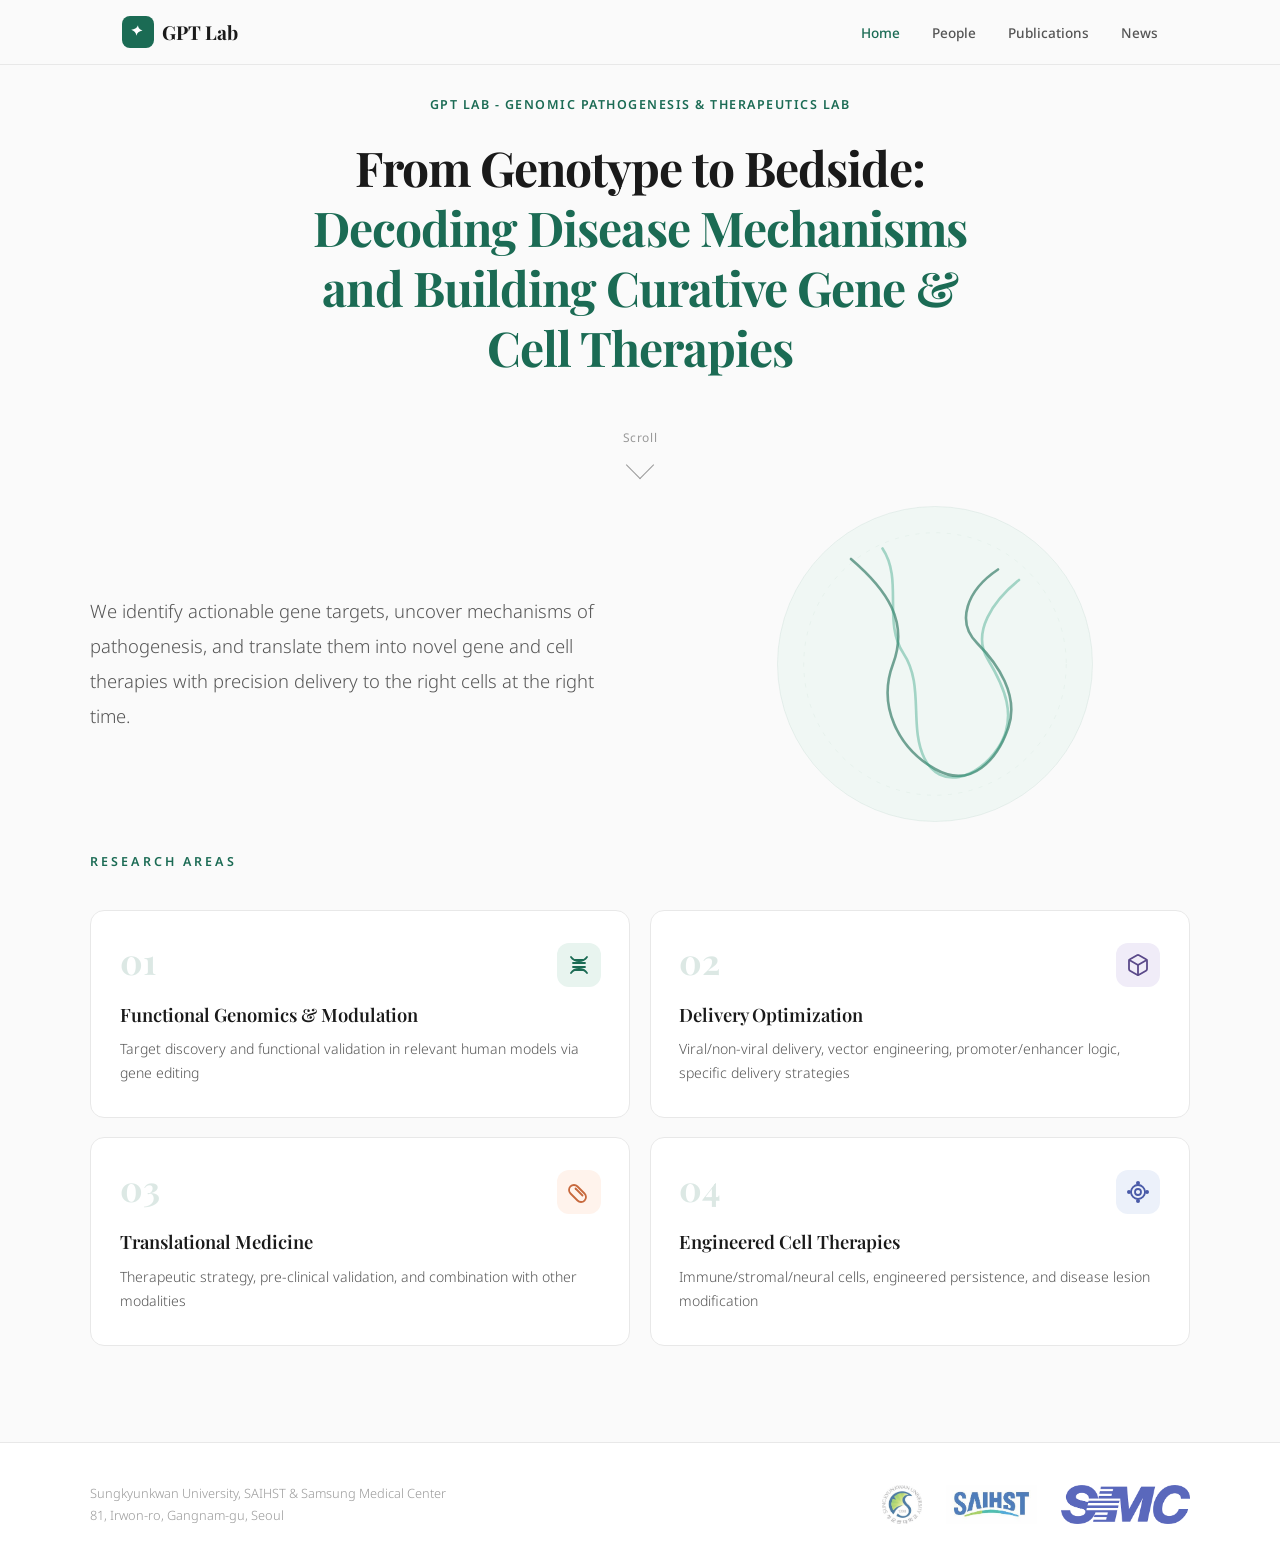
==== commit 42b851b7: "Move docs to root and update homepage - Move all files from docs/ to root directory - Update hero la" ====
--- a/index.html
+++ b/index.html
@@ -6,105 +6,7 @@
   <title>GPT Lab</title>
   <link rel="preconnect" href="https://fonts.googleapis.com">
   <link href="https://fonts.googleapis.com/css2?family=Playfair+Display:wght@500;600;700&family=Noto+Sans:wght@300;400;500;600;700&display=swap" rel="stylesheet">
-  <style>
-    :root {
-      --bg: #FAFAFA;
-      --white: #FFFFFF;
-      --fg: #1A1A1A;
-      --fg-sub: #555555;
-      --fg-light: #999999;
-      --accent: #1B6B54;
-      --accent-light: #E8F4EF;
-      --accent-dark: #0F4D3A;
-      --border: #E8E8E8;
-      --serif: 'Playfair Display', Georgia, serif;
-      --sans: 'Noto Sans', -apple-system, sans-serif;
-    }
-    * { margin:0; padding:0; box-sizing:border-box; }
-    html { scroll-behavior:smooth; }
-    body { font-family:var(--sans); background:var(--bg); color:var(--fg); -webkit-font-smoothing:antialiased; }
-
-    /* ── Nav ── */
-    nav { position:fixed; top:0; width:100%; z-index:1000; background:rgba(250,250,250,0.92); backdrop-filter:blur(16px); -webkit-backdrop-filter:blur(16px); border-bottom:1px solid var(--border); }
-    .nav-inner { max-width:1100px; margin:0 auto; padding:0 2rem; height:64px; display:flex; align-items:center; justify-content:space-between; }
-    .nav-logo { display:flex; align-items:center; gap:0.5rem; text-decoration:none; }
-    .nav-logo-mark { width:32px; height:32px; background:var(--accent); border-radius:8px; display:flex; align-items:center; justify-content:center; }
-    .nav-logo-mark svg { width:18px; height:18px; }
-    .nav-logo-text { font-family:var(--serif); font-size:1.2rem; font-weight:700; color:var(--fg); }
-    .nav-links { display:flex; align-items:center; gap:2rem; list-style:none; }
-    .nav-links a { font-size:0.85rem; font-weight:500; color:var(--fg-sub); text-decoration:none; transition:color 0.2s; }
-    .nav-links a:hover, .nav-links a.active { color:var(--accent); }
-
-    /* ── Hero ── */
-    .hero { display:flex; align-items:center; justify-content:center; text-align:center; padding:6rem 2rem 0; }
-    .hero-inner { max-width:700px; }
-    .hero-label { font-size:0.78rem; font-weight:600; letter-spacing:0.12em; text-transform:uppercase; color:var(--accent); margin-bottom:1.5rem; opacity:0; animation:fadeUp .7s ease .2s forwards; }
-    .hero h1 { font-family:var(--serif); font-size:clamp(2rem,4.5vw,3rem); font-weight:700; line-height:1.25; color:var(--fg); letter-spacing:-0.02em; opacity:0; animation:fadeUp .7s ease .4s forwards; }
-    .hero h1 em { font-style:normal; color:var(--accent); }
-    .hero-scroll { margin-top:3rem; opacity:0; animation:fadeUp .7s ease .8s forwards; }
-    .hero-scroll span { font-size:0.75rem; color:var(--fg-light); letter-spacing:0.05em; }
-    .hero-scroll .arrow { display:block; margin:0.5rem auto 0; width:20px; height:20px; border-right:1.5px solid var(--fg-light); border-bottom:1.5px solid var(--fg-light); transform:rotate(45deg); animation:bounce 2s infinite; }
-
-    @keyframes bounce { 0%,100%{ transform:translateY(0) rotate(45deg); } 50%{ transform:translateY(6px) rotate(45deg); } }
-
-    /* ── Description section ── */
-    .desc { display:flex; align-items:center; padding:0 2rem; }
-    .desc-inner { max-width:1100px; margin:0 auto; display:grid; grid-template-columns:1fr 1fr; gap:5rem; align-items:center; }
-    .desc-text p { font-size:1.15rem; font-weight:300; color:var(--fg-sub); line-height:1.9; }
-    .desc-visual { display:flex; align-items:center; justify-content:center; }
-    .desc-visual svg { width:100%; max-width:420px; }
-
-    /* ── Research ── */
-    .research { display:flex; flex-direction:column; justify-content:center; padding:0 2rem 2rem; }
-    .research-inner { max-width:1100px; margin:0 auto; width:100%; }
-    .section-label { font-size:0.78rem; font-weight:600; letter-spacing:0.25em; text-transform:uppercase; color:var(--accent); margin-bottom:2.5rem; }
-    .research-grid { display:grid; grid-template-columns:repeat(2,1fr); gap:1.2rem; }
-    .r-card { background:var(--white); border:1px solid var(--border); border-radius:14px; padding:2rem 1.8rem; transition:transform .25s, box-shadow .25s; position:relative; overflow:hidden; }
-    .r-card:hover { transform:translateY(-4px); box-shadow:0 12px 36px rgba(0,0,0,0.06); }
-    .r-card-top { display:flex; align-items:flex-start; justify-content:space-between; margin-bottom:1rem; }
-    .r-card-num { font-family:var(--serif); font-size:2.2rem; font-weight:700; color:var(--accent); opacity:0.15; line-height:1; }
-    .r-card-icon { width:44px; height:44px; border-radius:12px; display:flex; align-items:center; justify-content:center; }
-    .r-card-icon svg { width:24px; height:24px; }
-    .r-card h3 { font-family:var(--serif); font-size:1.15rem; font-weight:600; color:var(--fg); margin-bottom:0.6rem; line-height:1.35; }
-    .r-card p { font-size:0.88rem; font-weight:300; color:var(--fg-sub); line-height:1.7; }
-    .icon-green { background:var(--accent-light); }
-    .icon-purple { background:#F0ECF8; }
-    .icon-orange { background:#FFF3EC; }
-    .icon-blue { background:#ECF1FA; }
-
-    /* ── Footer ── */
-    footer { border-top:1px solid var(--border); background:var(--white); padding:2.5rem 2rem; }
-    .footer-inner { max-width:1100px; margin:0 auto; display:flex; justify-content:space-between; align-items:center; }
-    .footer-info p { font-size:0.8rem; color:var(--fg-light); font-weight:300; line-height:1.7; }
-    .footer-info a { color:var(--accent); text-decoration:none; }
-    .footer-logos { display:flex; gap:0.6rem; }
-    .footer-badge { font-size:0.7rem; font-weight:600; color:var(--fg-sub); background:var(--bg); padding:0.35rem 0.75rem; border-radius:6px; }
-
-    /* ── Animations ── */
-    @keyframes fadeUp { from{opacity:0;transform:translateY(24px)} to{opacity:1;transform:translateY(0)} }
-    .reveal { opacity:0; transform:translateY(28px); transition:opacity .7s ease, transform .7s ease; }
-    .reveal.visible { opacity:1; transform:translateY(0); }
-
-    /* float for SVG */
-    @keyframes float { 0%,100%{transform:translateY(0)} 50%{transform:translateY(-6px)} }
-    .fl { animation:float 5s ease-in-out infinite; }
-    .fl-d1 { animation:float 5s ease-in-out .8s infinite; }
-    .fl-d2 { animation:float 5s ease-in-out 1.6s infinite; }
-
-    /* ── Responsive ── */
-    @media(max-width:800px){
-      .desc-inner { grid-template-columns:1fr; gap:3rem; text-align:center; }
-      .desc-visual { order:-1; }
-      .desc-visual svg { max-width:280px; }
-      .research-grid { grid-template-columns:1fr; }
-      .hero h1 { font-size:1.8rem; }
-      .footer-inner { flex-direction:column; gap:1rem; text-align:center; }
-    }
-    @media(max-width:600px){
-      .nav-links { gap:1.2rem; }
-      .nav-links a { font-size:0.78rem; }
-    }
-  </style>
+  <link rel="stylesheet" href="css/styles.css">
 </head>
 <body>
 
@@ -115,14 +17,14 @@
         <span class="nav-logo-text">GPT Lab</span>
       </a>
       <ul class="nav-links">
-        <li><a href="index.html" class="active">Home</a></li>
+        <li><a href="index.html">Home</a></li>
         <li><a href="people.html">People</a></li>
         <li><a href="publications.html">Publications</a></li>
+        <li><a href="news.html">News</a></li>
       </ul>
     </div>
   </nav>
 
-  <!-- ━━ HERO ━━ -->
   <section class="hero">
     <div class="hero-inner">
       <div class="hero-label">GPT Lab - Genomic Pathogenesis &amp; Therapeutics Lab</div>
@@ -134,7 +36,6 @@
     </div>
   </section>
 
-  <!-- ━━ DESCRIPTION ━━ -->
   <section class="desc reveal">
     <div class="desc-inner">
       <div class="desc-text">
@@ -148,41 +49,16 @@
           <g class="fl">
             <path d="M120,80 C155,110 175,140 160,180 C145,220 165,260 200,280 C235,300 260,270 270,240 C280,210 260,180 240,160 C220,140 230,110 260,90" stroke="#1B6B54" stroke-width="2.5" fill="none" stroke-linecap="round" opacity="0.6"/>
             <path d="M150,70 C170,100 150,140 170,170 C190,200 175,240 190,270 C205,300 240,290 260,260 C280,230 265,200 250,175 C235,150 255,120 280,100" stroke="#2E9E7E" stroke-width="2.5" fill="none" stroke-linecap="round" opacity="0.4"/>
-            <line x1="135" y1="95" x2="160" y2="85" stroke="#1B6B54" stroke-width="1" opacity="0.25"/>
-            <line x1="155" y1="125" x2="160" y2="115" stroke="#1B6B54" stroke-width="1" opacity="0.25"/>
-            <line x1="155" y1="155" x2="175" y2="148" stroke="#1B6B54" stroke-width="1" opacity="0.25"/>
-            <line x1="155" y1="195" x2="180" y2="190" stroke="#1B6B54" stroke-width="1" opacity="0.25"/>
-            <line x1="175" y1="230" x2="195" y2="220" stroke="#1B6B54" stroke-width="1" opacity="0.25"/>
-            <line x1="205" y1="265" x2="230" y2="255" stroke="#1B6B54" stroke-width="1" opacity="0.25"/>
-            <line x1="248" y1="118" x2="270" y2="105" stroke="#1B6B54" stroke-width="1" opacity="0.25"/>
-          </g>
-          <g class="fl-d1" opacity="0.45">
-            <circle cx="85" cy="140" r="8" fill="#1B6B54" opacity="0.12"/>
-            <circle cx="85" cy="140" r="3" fill="#1B6B54" opacity="0.35"/>
-            <circle cx="72" cy="130" r="2" fill="#2E9E7E" opacity="0.4"/>
-            <line x1="85" y1="140" x2="72" y2="130" stroke="#1B6B54" stroke-width="0.8" opacity="0.25"/>
-          </g>
-          <g class="fl-d2" opacity="0.4">
-            <circle cx="310" cy="140" r="6" fill="#1B6B54" opacity="0.1"/>
-            <circle cx="310" cy="140" r="2.5" fill="#1B6B54" opacity="0.3"/>
-            <circle cx="322" cy="135" r="2" fill="#2E9E7E" opacity="0.35"/>
-            <line x1="310" y1="140" x2="322" y2="135" stroke="#1B6B54" stroke-width="0.8" opacity="0.2"/>
-          </g>
-          <g class="fl" opacity="0.25">
-            <ellipse cx="320" cy="240" rx="18" ry="14" fill="none" stroke="#1B6B54" stroke-width="1.2"/>
-            <circle cx="316" cy="238" r="4" fill="#1B6B54" opacity="0.25"/>
           </g>
         </svg>
       </div>
     </div>
   </section>
 
-  <!-- ━━ RESEARCH AREAS ━━ -->
   <section class="research reveal">
     <div class="research-inner">
       <div class="section-label">Research Areas</div>
       <div class="research-grid">
-
         <div class="r-card">
           <div class="r-card-top">
             <span class="r-card-num">01</span>
@@ -200,7 +76,6 @@
           <h3>Functional Genomics &amp; Modulation</h3>
           <p>Target discovery and functional validation in relevant human models via gene editing</p>
         </div>
-
         <div class="r-card">
           <div class="r-card-top">
             <span class="r-card-num">02</span>
@@ -215,7 +90,6 @@
           <h3>Delivery Optimization</h3>
           <p>Viral/non-viral delivery, vector engineering, promoter/enhancer logic, specific delivery strategies</p>
         </div>
-
         <div class="r-card">
           <div class="r-card-top">
             <span class="r-card-num">03</span>
@@ -229,7 +103,6 @@
           <h3>Translational Medicine</h3>
           <p>Therapeutic strategy, pre-clinical validation, and combination with other modalities</p>
         </div>
-
         <div class="r-card">
           <div class="r-card-top">
             <span class="r-card-num">04</span>
@@ -247,7 +120,6 @@
           <h3>Engineered Cell Therapies</h3>
           <p>Immune/stromal/neural cells, engineered persistence, and disease lesion modification</p>
         </div>
-
       </div>
     </div>
   </section>
@@ -258,16 +130,13 @@
         <p>Sungkyunkwan University, SAIHST &amp; Samsung Medical Center<br>81, Irwon-ro, Gangnam-gu, Seoul</p>
       </div>
       <div class="footer-logos">
-        <span class="footer-badge">SKKU</span>
-        <span class="footer-badge">SAIHST</span>
-        <span class="footer-badge">SMC</span>
+        <img src="images/skku-logo.jpeg" alt="SKKU" class="footer-logo">
+        <img src="images/saihst-logo.jpeg" alt="SAIHST" class="footer-logo">
+        <img src="images/smc-logo.png" alt="SMC" class="footer-logo">
       </div>
     </div>
   </footer>
 
-  <script>
-    const obs = new IntersectionObserver(es => es.forEach(e => { if(e.isIntersecting) e.target.classList.add('visible'); }), {threshold:0.12});
-    document.querySelectorAll('.reveal').forEach(el => obs.observe(el));
-  </script>
+  <script src="js/app.js"></script>
 </body>
 </html>
--- a/css/styles.css
+++ b/css/styles.css
@@ -0,0 +1,209 @@
+:root {
+  --bg: #FAFAFA;
+  --white: #FFFFFF;
+  --fg: #1A1A1A;
+  --fg-sub: #555555;
+  --fg-light: #999999;
+  --accent: #1B6B54;
+  --accent-light: #E8F4EF;
+  --accent-dark: #0F4D3A;
+  --border: #E8E8E8;
+  --danger: #D32F2F;
+  --serif: 'Playfair Display', Georgia, serif;
+  --sans: 'Noto Sans', -apple-system, sans-serif;
+}
+
+* { margin:0; padding:0; box-sizing:border-box; }
+html { scroll-behavior:smooth; }
+body { font-family:var(--sans); background:var(--bg); color:var(--fg); -webkit-font-smoothing:antialiased; }
+
+/* Nav */
+nav { position:fixed; top:0; width:100%; z-index:1000; background:rgba(250,250,250,0.92); backdrop-filter:blur(16px); -webkit-backdrop-filter:blur(16px); border-bottom:1px solid var(--border); }
+.nav-inner { max-width:1100px; margin:0 auto; padding:0 2rem; height:64px; display:flex; align-items:center; justify-content:space-between; }
+.nav-logo { display:flex; align-items:center; gap:0.5rem; text-decoration:none; }
+.nav-logo-mark { width:32px; height:32px; background:var(--accent); border-radius:8px; display:flex; align-items:center; justify-content:center; }
+.nav-logo-mark svg { width:18px; height:18px; }
+.nav-logo-text { font-family:var(--serif); font-size:1.2rem; font-weight:700; color:var(--fg); }
+.nav-links { display:flex; align-items:center; gap:2rem; list-style:none; }
+.nav-links a { font-size:0.85rem; font-weight:500; color:var(--fg-sub); text-decoration:none; transition:color 0.2s; }
+.nav-links a:hover, .nav-links a.active { color:var(--accent); }
+
+/* Hero */
+.hero { display:flex; align-items:center; justify-content:center; text-align:center; padding:6rem 2rem 0; }
+.hero-inner { max-width:700px; }
+.hero-label { font-size:0.78rem; font-weight:600; letter-spacing:0.12em; text-transform:uppercase; color:var(--accent); margin-bottom:1.5rem; opacity:0; animation:fadeUp .7s ease .2s forwards; }
+.hero h1 { font-family:var(--serif); font-size:clamp(2rem,4.5vw,3rem); font-weight:700; line-height:1.25; color:var(--fg); letter-spacing:-0.02em; opacity:0; animation:fadeUp .7s ease .4s forwards; }
+.hero h1 em { font-style:normal; color:var(--accent); }
+.hero-scroll { margin-top:3rem; opacity:0; animation:fadeUp .7s ease .8s forwards; }
+.hero-scroll span { font-size:0.75rem; color:var(--fg-light); letter-spacing:0.05em; }
+.hero-scroll .arrow { display:block; margin:0.5rem auto 0; width:20px; height:20px; border-right:1.5px solid var(--fg-light); border-bottom:1.5px solid var(--fg-light); transform:rotate(45deg); animation:bounce 2s infinite; }
+
+@keyframes bounce { 0%,100%{ transform:translateY(0) rotate(45deg); } 50%{ transform:translateY(6px) rotate(45deg); } }
+@keyframes fadeUp { from{opacity:0;transform:translateY(24px)} to{opacity:1;transform:translateY(0)} }
+
+/* Description section */
+.desc { display:flex; align-items:center; padding:0 2rem; }
+.desc-inner { max-width:1100px; margin:0 auto; display:grid; grid-template-columns:1fr 1fr; gap:5rem; align-items:center; }
+.desc-text p { font-size:1.15rem; font-weight:300; color:var(--fg-sub); line-height:1.9; }
+.desc-visual { display:flex; align-items:center; justify-content:center; }
+.desc-visual svg { width:100%; max-width:420px; }
+
+/* Research */
+.research { display:flex; flex-direction:column; justify-content:center; padding:0 2rem 2rem; }
+.research-inner { max-width:1100px; margin:0 auto; width:100%; }
+.section-label { font-size:0.78rem; font-weight:600; letter-spacing:0.25em; text-transform:uppercase; color:var(--accent); margin-bottom:2.5rem; }
+.research-grid { display:grid; grid-template-columns:repeat(2,1fr); gap:1.2rem; }
+.r-card { background:var(--white); border:1px solid var(--border); border-radius:14px; padding:2rem 1.8rem; transition:transform .25s, box-shadow .25s; position:relative; overflow:hidden; }
+.r-card:hover { transform:translateY(-4px); box-shadow:0 12px 36px rgba(0,0,0,0.06); }
+.r-card-top { display:flex; align-items:flex-start; justify-content:space-between; margin-bottom:1rem; }
+.r-card-num { font-family:var(--serif); font-size:2.2rem; font-weight:700; color:var(--accent); opacity:0.15; line-height:1; }
+.r-card-icon { width:44px; height:44px; border-radius:12px; display:flex; align-items:center; justify-content:center; }
+.r-card-icon svg { width:24px; height:24px; }
+.r-card h3 { font-family:var(--serif); font-size:1.15rem; font-weight:600; color:var(--fg); margin-bottom:0.6rem; line-height:1.35; }
+.r-card p { font-size:0.88rem; font-weight:300; color:var(--fg-sub); line-height:1.7; }
+.icon-green { background:var(--accent-light); }
+.icon-purple { background:#F0ECF8; }
+.icon-orange { background:#FFF3EC; }
+.icon-blue { background:#ECF1FA; }
+
+/* Page hero */
+.page-hero { max-width:800px; margin:0 auto; padding:7rem 2rem 2rem; display:flex; justify-content:space-between; align-items:flex-end; }
+.page-hero .label { font-size:0.78rem; font-weight:600; letter-spacing:0.12em; text-transform:uppercase; color:var(--accent); margin-bottom:0.8rem; }
+.page-hero h1 { font-family:var(--serif); font-size:2rem; font-weight:700; color:var(--fg); margin-bottom:0.6rem; }
+.page-hero .note { font-size:0.85rem; font-weight:300; color:var(--fg-sub); }
+.page-hero .note strong { font-weight:700; }
+
+/* People page hero */
+.page-hero-center { max-width:1100px; margin:0 auto; padding:8rem 2rem 4rem; text-align:center; }
+.page-hero-center h1 { font-family:var(--serif); font-style:italic; font-size:clamp(1.5rem,3.5vw,2.2rem); font-weight:500; line-height:1.4; color:var(--fg); max-width:650px; margin:0 auto; }
+
+/* Buttons */
+.btn-add { background:var(--accent); color:white; border:none; padding:0.6rem 1.2rem; border-radius:8px; font-size:0.85rem; font-weight:500; cursor:pointer; transition:background 0.2s; }
+.btn-add:hover { background:var(--accent-dark); }
+
+/* Publications */
+.pub-section { max-width:800px; margin:0 auto; padding:2rem 2rem 0; }
+.year-heading { font-family:var(--serif); font-size:1.5rem; font-weight:700; color:var(--accent); margin-bottom:1.2rem; padding-bottom:0.5rem; border-bottom:2px solid var(--accent-light); }
+.pub-list { list-style:none; }
+.pub-item { padding:1rem 0; border-bottom:1px solid var(--border); font-size:0.88rem; font-weight:300; color:var(--fg-sub); line-height:1.75; position:relative; }
+.pub-item:last-child { border-bottom:none; }
+.pub-item strong { font-weight:700; color:var(--fg); }
+.pub-item em { font-style:italic; }
+.pub-item a.pub-link { display:inline-block; margin-top:0.3rem; font-size:0.78rem; font-weight:500; color:var(--accent); text-decoration:none; border-bottom:1px solid transparent; transition:border-color 0.2s; }
+.pub-item a.pub-link:hover { border-color:var(--accent); }
+.pub-actions { position:absolute; top:1rem; right:0; display:none; gap:0.5rem; }
+.pub-item:hover .pub-actions { display:flex; }
+.btn-edit, .btn-delete { padding:0.3rem 0.6rem; border-radius:4px; font-size:0.7rem; border:none; cursor:pointer; transition:opacity 0.2s; }
+.btn-edit { background:var(--accent-light); color:var(--accent); }
+.btn-delete { background:#FFEBEE; color:var(--danger); }
+.btn-edit:hover, .btn-delete:hover { opacity:0.8; }
+
+/* News */
+.news-section { max-width:800px; margin:0 auto; padding:2rem; }
+.news-grid { display:flex; flex-direction:column; gap:1.5rem; }
+.news-card { background:var(--white); border:1px solid var(--border); border-radius:14px; overflow:hidden; position:relative; transition:transform .25s, box-shadow .25s; }
+.news-card:hover { transform:translateY(-2px); box-shadow:0 8px 24px rgba(0,0,0,0.05); }
+.news-card-hero { width:100%; aspect-ratio:16/9; overflow:hidden; background:var(--border); }
+.news-card-hero img { width:100%; height:100%; object-fit:cover; transition:transform .3s; }
+.news-card:hover .news-card-hero img { transform:scale(1.03); }
+.news-card-body { padding:1.5rem; position:relative; }
+.news-card-text { flex:1; }
+.news-card h3 { font-family:var(--serif); font-size:1.2rem; font-weight:600; color:var(--fg); margin-bottom:0.6rem; line-height:1.4; }
+.news-card.has-image h3 { font-size:1.3rem; }
+.news-card p { font-size:0.9rem; font-weight:300; color:var(--fg-sub); line-height:1.75; }
+.news-card .date { font-size:0.78rem; color:var(--fg-light); margin-top:0.8rem; }
+.news-actions { position:absolute; top:1rem; right:1rem; display:none; gap:0.5rem; }
+.news-card:hover .news-actions { display:flex; }
+.news-card.has-image .news-actions { top:auto; bottom:1rem; }
+
+/* Empty State */
+.empty-state { text-align:center; padding:5rem 2rem; }
+.empty-state-icon { width:80px; height:80px; margin:0 auto 1.5rem; background:var(--accent-light); border-radius:50%; display:flex; align-items:center; justify-content:center; }
+.empty-state-icon svg { width:36px; height:36px; color:var(--accent); }
+.empty-state h3 { font-family:var(--serif); font-size:1.3rem; font-weight:600; color:var(--fg); margin-bottom:0.5rem; }
+.empty-state p { font-size:0.9rem; color:var(--fg-sub); font-weight:300; }
+
+/* People */
+.pi-section { max-width:1100px; margin:0 auto; padding:3rem 2rem 4rem; display:grid; grid-template-columns:320px 1fr; gap:3rem; align-items:start; }
+.pi-photo { width:100%; aspect-ratio:3/4; background:var(--border); border-radius:14px; display:flex; align-items:center; justify-content:center; overflow:hidden; }
+.pi-photo img { width:100%; height:100%; object-fit:cover; }
+.pi-info { padding-top:0.5rem; }
+.pi-info .pi-role { font-size:0.78rem; font-weight:600; letter-spacing:0.1em; text-transform:uppercase; color:var(--accent); margin-bottom:0.5rem; }
+.pi-info h2 { font-family:var(--serif); font-size:1.8rem; font-weight:700; color:var(--fg); margin-bottom:1rem; }
+.pi-info p { font-size:0.95rem; font-weight:300; color:var(--fg-sub); line-height:1.8; }
+.members { max-width:1100px; margin:0 auto; padding:3rem 2rem; }
+.members-header { margin-bottom:1rem; }
+.members-header .label { font-size:0.78rem; font-weight:600; letter-spacing:0.12em; text-transform:uppercase; color:var(--accent); margin-bottom:0.5rem; }
+.members-header p { font-size:0.95rem; font-weight:300; color:var(--fg-sub); line-height:1.7; max-width:600px; }
+.members-grid { display:grid; grid-template-columns:repeat(4,1fr); gap:1.5rem; margin-top:2rem; }
+.member-card { text-align:center; }
+.member-photo { width:100%; aspect-ratio:1; background:var(--border); border-radius:12px; margin-bottom:0.8rem; display:flex; align-items:center; justify-content:center; overflow:hidden; }
+.member-photo img { width:100%; height:100%; object-fit:cover; }
+.member-card h4 { font-size:0.92rem; font-weight:600; color:var(--fg); margin-bottom:0.2rem; }
+.member-card span { font-size:0.78rem; font-weight:300; color:var(--fg-sub); }
+.recruit { max-width:1100px; margin:3rem auto 0; padding:0 2rem 5rem; }
+.recruit-box { background:var(--accent); border-radius:16px; padding:3rem; text-align:center; position:relative; overflow:hidden; }
+.recruit-box h3 { font-family:var(--serif); font-size:1.4rem; font-weight:700; color:white; margin-bottom:0.6rem; position:relative; z-index:1; }
+.recruit-box a { display:inline-block; margin-top:1rem; font-size:0.9rem; font-weight:500; color:white; text-decoration:none; border-bottom:1px solid rgba(255,255,255,0.5); padding-bottom:2px; position:relative; z-index:1; }
+.recruit-box a:hover { border-color:white; }
+
+/* Modal */
+.modal-overlay { display:none; position:fixed; top:0; left:0; right:0; bottom:0; background:rgba(0,0,0,0.5); z-index:2000; align-items:center; justify-content:center; }
+.modal-overlay.active { display:flex; }
+.modal { background:white; border-radius:16px; padding:2rem; width:90%; max-width:600px; max-height:90vh; overflow-y:auto; }
+.modal h2 { font-family:var(--serif); font-size:1.4rem; margin-bottom:1.5rem; }
+.form-group { margin-bottom:1rem; }
+.form-group label { display:block; font-size:0.85rem; font-weight:500; margin-bottom:0.4rem; color:var(--fg); }
+.form-group input, .form-group textarea, .form-group select { width:100%; padding:0.7rem; border:1px solid var(--border); border-radius:8px; font-size:0.9rem; font-family:var(--sans); }
+.form-group textarea { min-height:120px; resize:vertical; }
+.form-group input:focus, .form-group textarea:focus, .form-group select:focus { outline:none; border-color:var(--accent); }
+.form-hint { font-size:0.75rem; color:var(--fg-light); margin-top:0.3rem; }
+.modal-actions { display:flex; gap:0.8rem; margin-top:1.5rem; justify-content:flex-end; }
+.btn-cancel { padding:0.7rem 1.2rem; border:1px solid var(--border); background:white; border-radius:8px; font-size:0.85rem; cursor:pointer; transition:background 0.2s; }
+.btn-cancel:hover { background:var(--bg); }
+.btn-save { padding:0.7rem 1.2rem; border:none; background:var(--accent); color:white; border-radius:8px; font-size:0.85rem; font-weight:500; cursor:pointer; transition:background 0.2s; }
+.btn-save:hover { background:var(--accent-dark); }
+.btn-save:disabled { background:var(--fg-light); cursor:not-allowed; }
+.password-modal .modal { max-width:360px; text-align:center; }
+.password-modal input { text-align:center; }
+
+/* Loading */
+.loading { text-align:center; padding:3rem; color:var(--fg-light); font-size:0.9rem; }
+
+/* Footer */
+footer { border-top:1px solid var(--border); background:var(--white); padding:2.5rem 2rem; margin-top:4rem; }
+.footer-inner { max-width:1100px; margin:0 auto; display:flex; justify-content:space-between; align-items:center; }
+.footer-info p { font-size:0.8rem; color:var(--fg-light); font-weight:300; line-height:1.7; }
+.footer-logos { display:flex; align-items:center; gap:1.5rem; }
+.footer-logo { height:40px; width:auto; object-fit:contain; opacity:0.7; transition:opacity 0.2s; }
+.footer-logo:hover { opacity:1; }
+
+/* Animations */
+.reveal { opacity:0; transform:translateY(28px); transition:opacity .7s ease, transform .7s ease; }
+.reveal.visible { opacity:1; transform:translateY(0); }
+@keyframes float { 0%,100%{transform:translateY(0)} 50%{transform:translateY(-6px)} }
+.fl { animation:float 5s ease-in-out infinite; }
+
+/* Responsive */
+@media(max-width:800px){
+  .desc-inner { grid-template-columns:1fr; gap:3rem; text-align:center; }
+  .desc-visual { order:-1; }
+  .desc-visual svg { max-width:280px; }
+  .research-grid { grid-template-columns:1fr; }
+  .hero h1 { font-size:1.8rem; }
+  .footer-inner { flex-direction:column; gap:1rem; text-align:center; }
+  .pi-section { grid-template-columns:1fr; }
+  .pi-photo { max-width:280px; margin:0 auto; }
+  .members-grid { grid-template-columns:repeat(2,1fr); }
+  .news-card-hero { aspect-ratio:4/3; }
+}
+@media(max-width:600px){
+  .page-hero { flex-direction:column; align-items:flex-start; gap:1rem; }
+  .page-hero h1 { font-size:1.5rem; }
+  .year-heading { font-size:1.2rem; }
+  .nav-links { gap:1.2rem; }
+  .nav-links a { font-size:0.78rem; }
+  .pub-actions { display:flex; position:static; margin-top:0.5rem; }
+  .news-actions { display:flex; position:static; margin-top:0.5rem; }
+  .members-grid { grid-template-columns:1fr 1fr; gap:1rem; }
+}
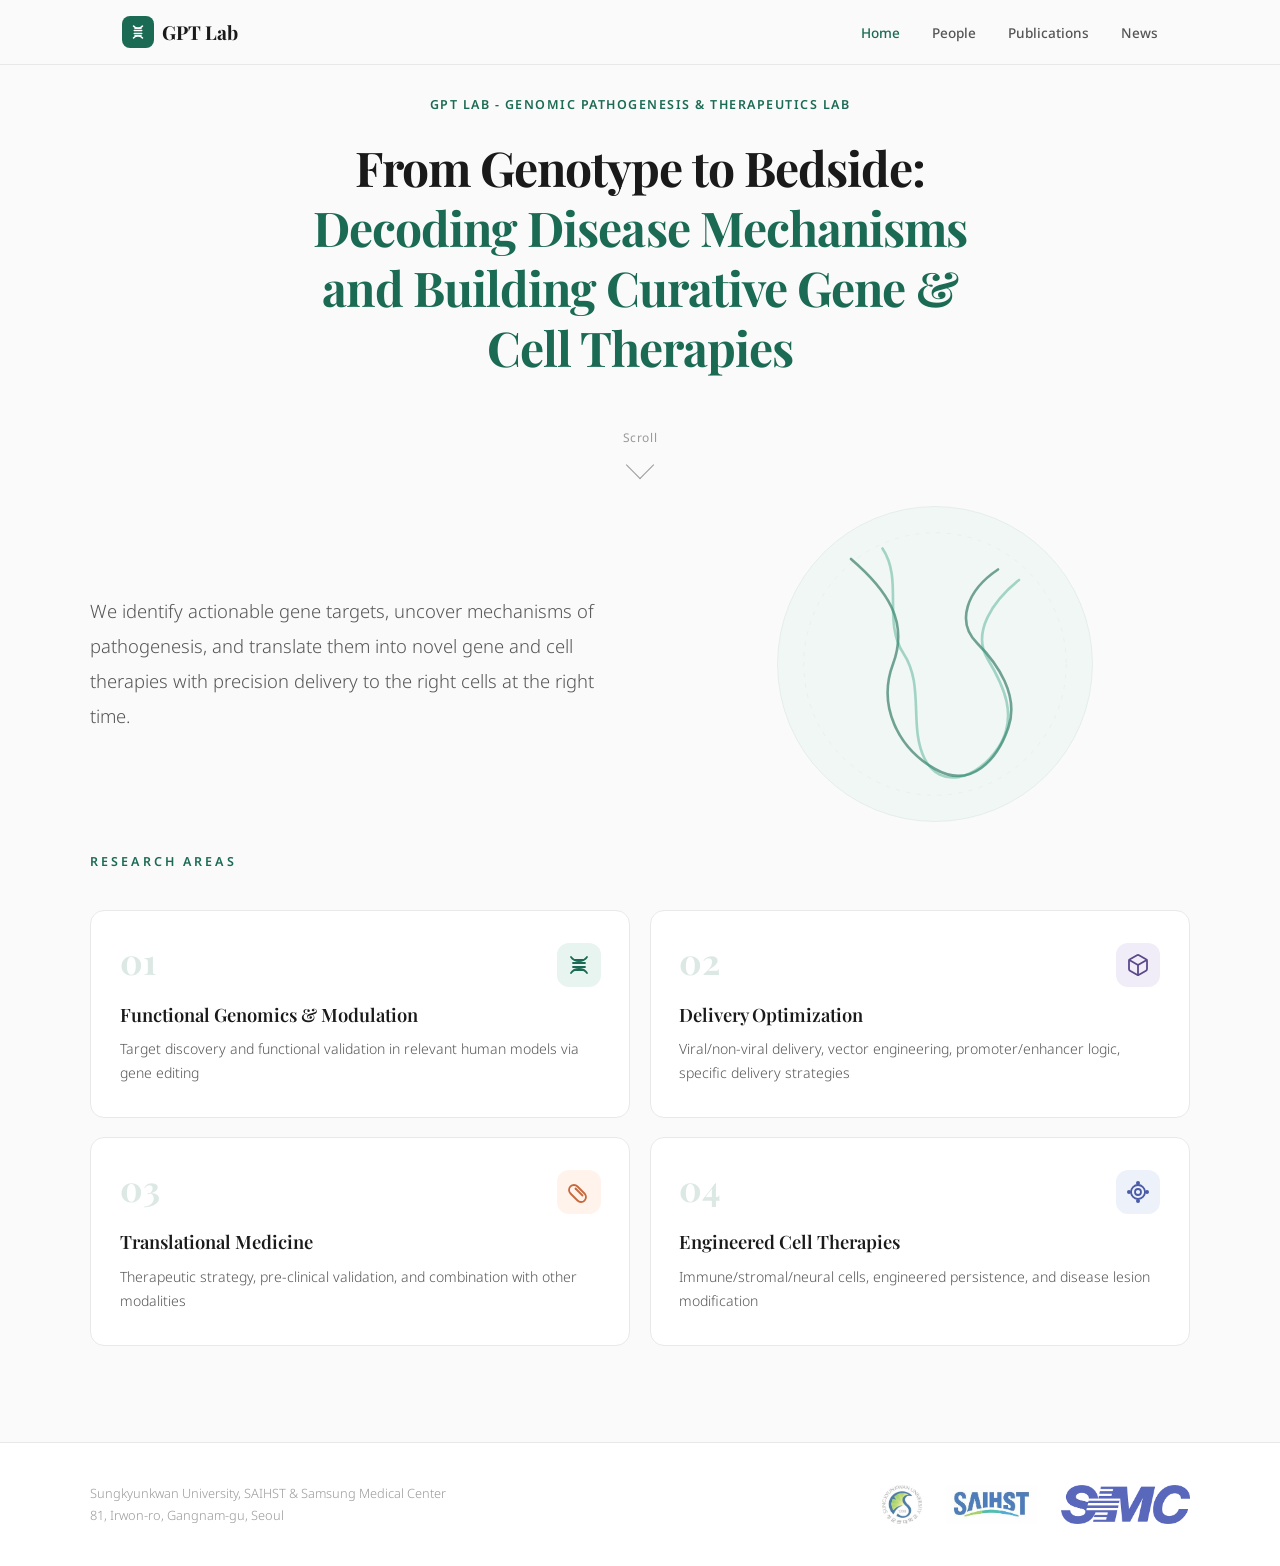
==== commit 52a2bc1d: "Update nav logo to DNA helix style Co-Authored-By: Claude Opus 4.5 <noreply@anthropic.com>" ====
--- a/index.html
+++ b/index.html
@@ -13,7 +13,7 @@
   <nav>
     <div class="nav-inner">
       <a href="index.html" class="nav-logo">
-        <div class="nav-logo-mark"><svg viewBox="0 0 24 24" fill="none"><path d="M12 3C10.5 7 7 8.5 3 9c4 1.5 6.5 4 7 8 .5-4 3.5-6 8-7-4.5-1.5-6-4.5-6-7z" fill="white"/></svg></div>
+        <div class="nav-logo-mark"><svg viewBox="0 0 24 24" fill="none" stroke="white" stroke-width="2" stroke-linecap="round"><path d="M6 4c2 2.5 5 3 6 3s4-.5 6-3"/><path d="M6 20c2-2.5 5-3 6-3s4 .5 6 3"/><line x1="8" y1="7" x2="16" y2="7"/><line x1="7" y1="10" x2="17" y2="10"/><line x1="7" y1="14" x2="17" y2="14"/><line x1="8" y1="17" x2="16" y2="17"/></svg></div>
         <span class="nav-logo-text">GPT Lab</span>
       </a>
       <ul class="nav-links">
